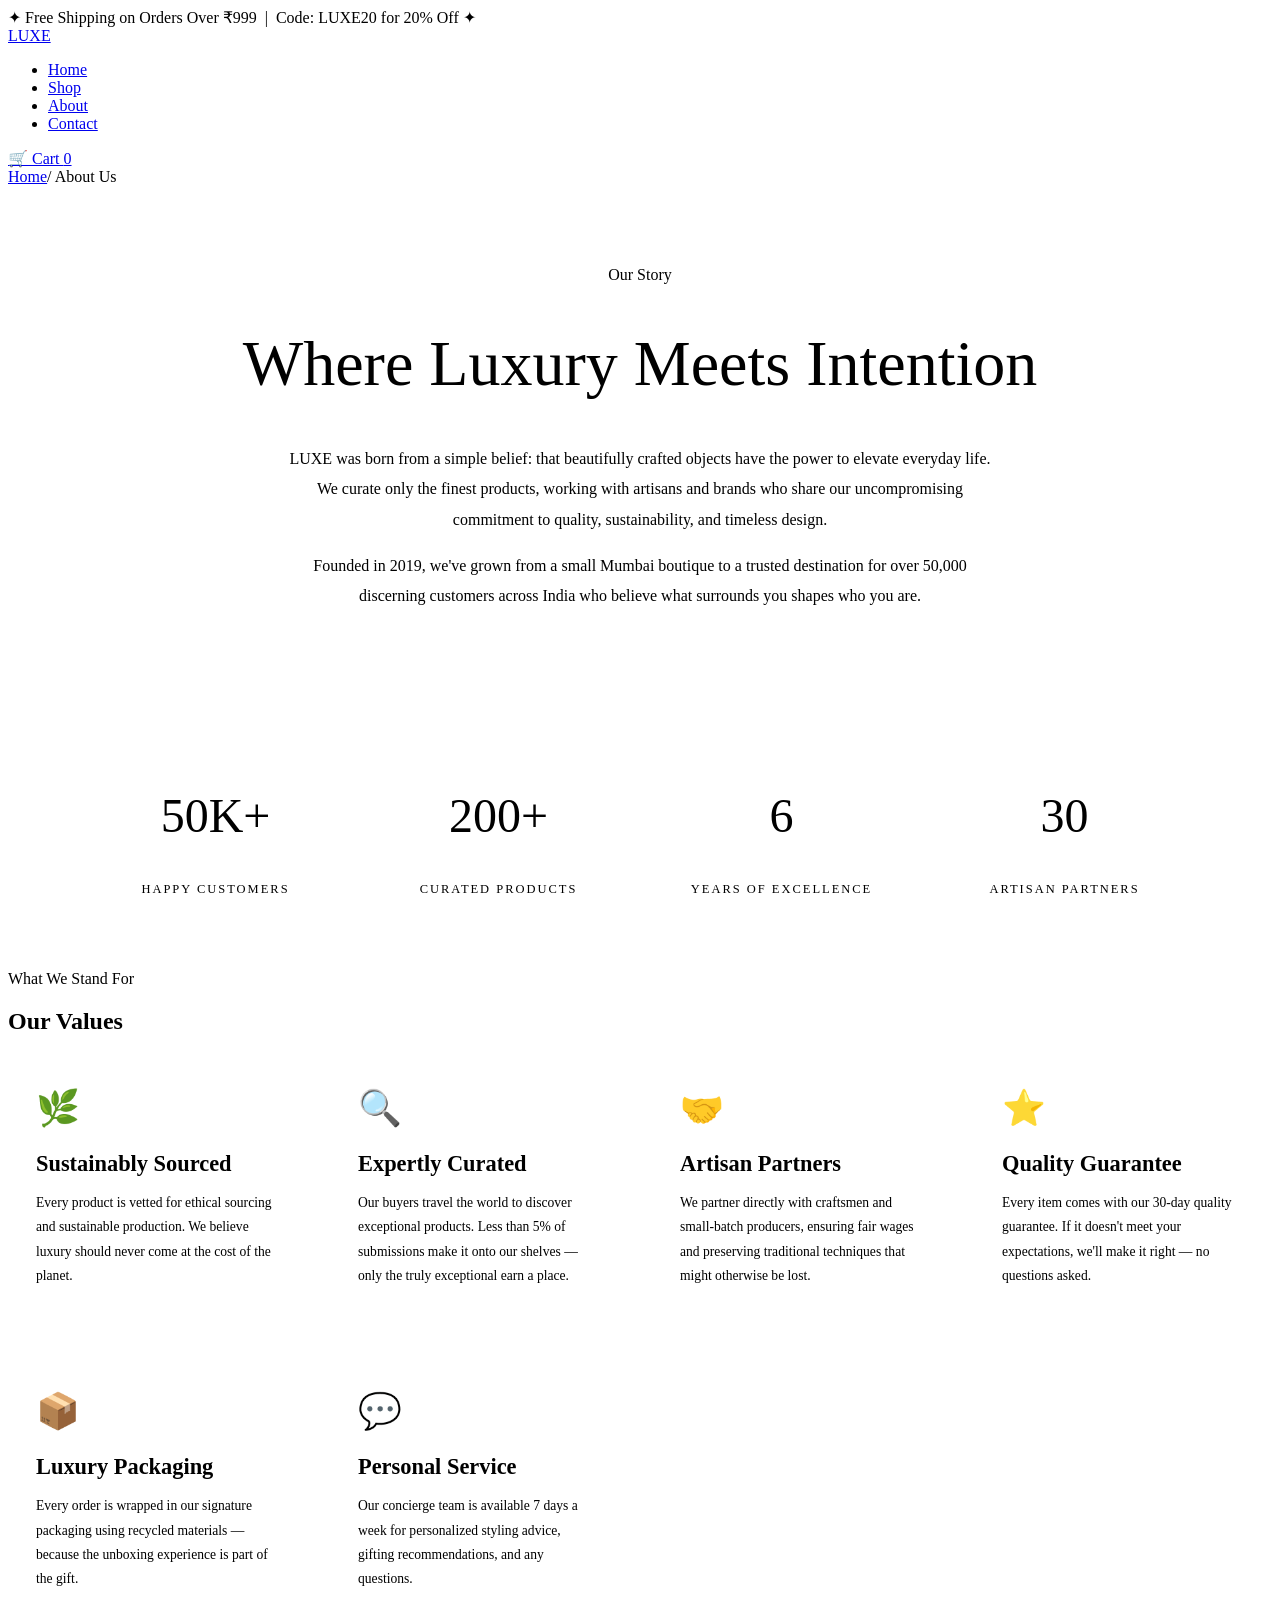
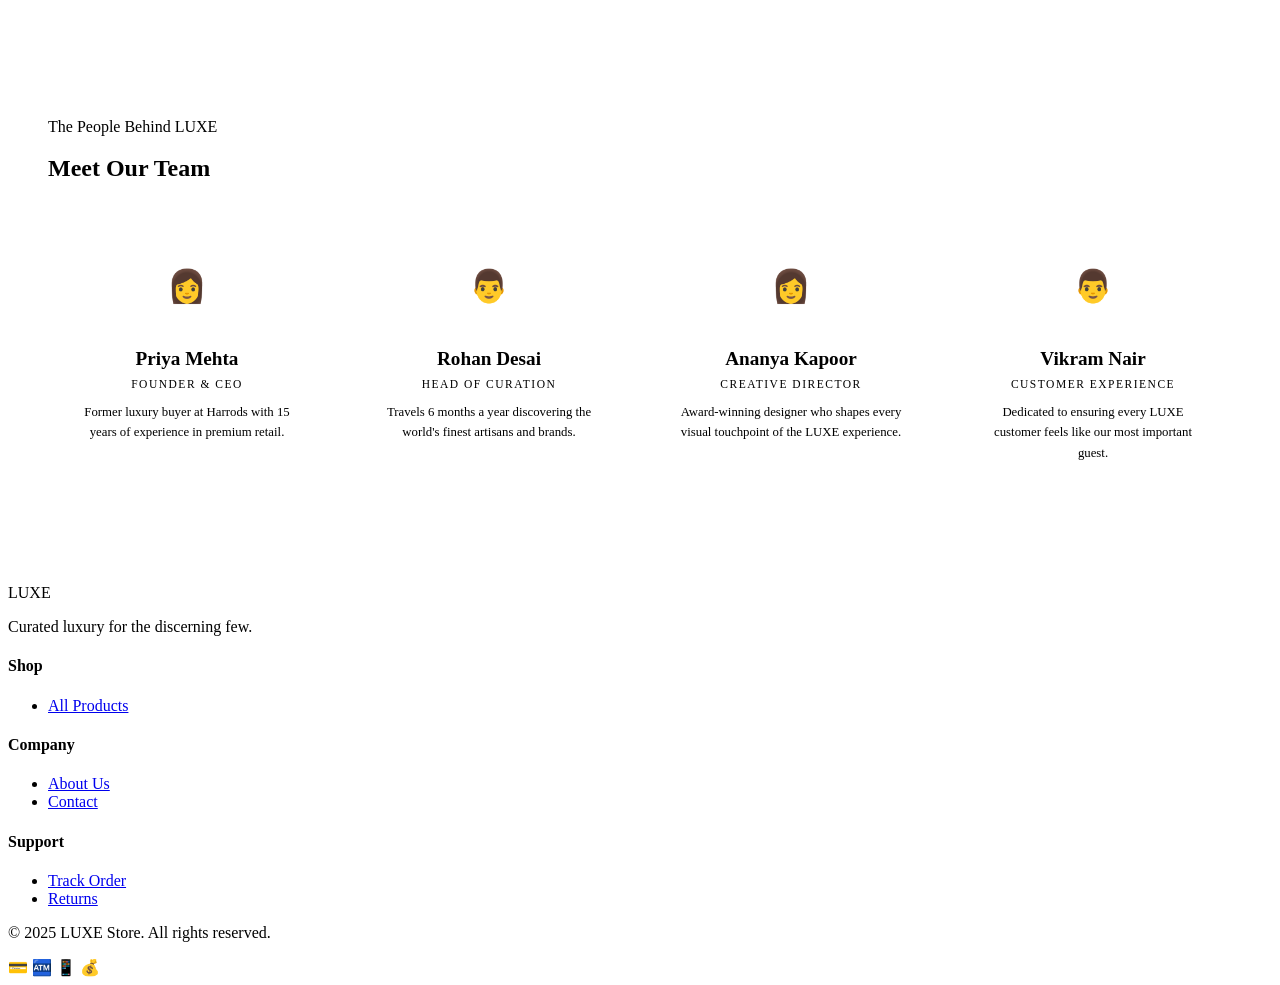
==== about.html @ 75980d87 "Create about.html" ====
<!DOCTYPE html>
<html lang="en">
<head>
<meta charset="UTF-8"/>
<meta name="viewport" content="width=device-width, initial-scale=1.0"/>
<title>LUXE Store — About Us</title>
<link rel="stylesheet" href="style.css"/>
<style>
  .about-hero {
    background: linear-gradient(135deg, var(--bg) 0%, var(--bg3) 100%);
    border-bottom: 1px solid var(--border);
    padding: 80px 40px 60px; text-align: center;
  }
  .about-hero h1 { font-size:clamp(2.5rem,5vw,4.5rem); font-weight:300; color:var(--cream); }
  .about-hero p { color:var(--muted); margin-top:18px; line-height:1.9; font-size:1rem; max-width:720px; margin-left:auto; margin-right:auto; }

  .values-grid { display:grid; grid-template-columns:repeat(auto-fill,minmax(280px,1fr)); gap:24px; }
  .value-card {
    background:var(--bg2); border:1px solid var(--border); border-radius:var(--radius);
    padding:32px 28px; transition:border-color 0.2s, transform 0.2s;
  }
  .value-card:hover { border-color:var(--gold); transform:translateY(-4px); }
  .value-icon { font-size:2.2rem; margin-bottom:16px; }
  .value-card h3 { font-family:'Cormorant Garamond',serif; font-size:1.4rem; color:var(--cream); margin-bottom:10px; }
  .value-card p { font-size:0.85rem; color:var(--muted); line-height:1.8; }

  .stats-strip { background:var(--bg3); border-top:1px solid var(--border); border-bottom:1px solid var(--border); padding:60px 40px; text-align:center; }
  .stats-inner { max-width:1100px; margin:0 auto; display:grid; grid-template-columns:repeat(auto-fill,minmax(200px,1fr)); gap:32px; }
  .stat h2 { font-family:'Cormorant Garamond',serif; font-size:3rem; color:var(--gold); font-weight:300; }
  .stat p { font-size:0.78rem; letter-spacing:2px; text-transform:uppercase; color:var(--muted); margin-top:6px; }

  .team-section { padding:80px 40px; max-width:1200px; margin:0 auto; }
  .team-grid { display:grid; grid-template-columns:repeat(auto-fill,minmax(220px,1fr)); gap:24px; margin-top:40px; }
  .team-card { background:var(--bg2); border:1px solid var(--border); border-radius:var(--radius); padding:28px; text-align:center; transition:border-color 0.2s; }
  .team-card:hover { border-color:var(--gold); }
  .team-avatar { width:72px; height:72px; border-radius:50%; background:var(--bg3); border:2px solid var(--gold); display:flex; align-items:center; justify-content:center; font-size:2rem; margin:0 auto 16px; }
  .team-card h4 { font-family:'Cormorant Garamond',serif; font-size:1.2rem; color:var(--cream); margin-bottom:4px; }
  .team-card span { font-size:0.72rem; letter-spacing:1.5px; text-transform:uppercase; color:var(--gold); }
  .team-card p { font-size:0.8rem; color:var(--muted); margin-top:10px; line-height:1.6; }
</style>
</head>
<body>

<div class="promo-banner">✦ Free Shipping on Orders Over ₹999 &nbsp;|&nbsp; Code: LUXE20 for 20% Off ✦</div>

<nav>
  <a href="index.html" class="nav-logo">LUXE</a>
  <ul class="nav-links">
    <li><a href="index.html">Home</a></li>
    <li><a href="shop.html">Shop</a></li>
    <li><a href="about.html" class="active">About</a></li>
    <li><a href="contact.html">Contact</a></li>
  </ul>
  <div class="nav-right">
    <a href="cart.html" class="cart-btn">🛒 Cart <span class="cart-count" id="cartCount">0</span></a>
  </div>
</nav>

<div class="breadcrumb">
  <a href="index.html">Home</a><span class="sep">/</span>
  <span class="current">About Us</span>
</div>

<!-- HERO -->
<div class="about-hero">
  <div class="section-tag">Our Story</div>
  <h1>Where Luxury Meets Intention</h1>
  <div class="divider"></div>
  <p>LUXE was born from a simple belief: that beautifully crafted objects have the power to elevate everyday life. We curate only the finest products, working with artisans and brands who share our uncompromising commitment to quality, sustainability, and timeless design.</p>
  <p style="margin-top:16px">Founded in 2019, we've grown from a small Mumbai boutique to a trusted destination for over 50,000 discerning customers across India who believe what surrounds you shapes who you are.</p>
</div>

<!-- STATS -->
<div class="stats-strip">
  <div class="stats-inner">
    <div class="stat"><h2>50K+</h2><p>Happy Customers</p></div>
    <div class="stat"><h2>200+</h2><p>Curated Products</p></div>
    <div class="stat"><h2>6</h2><p>Years of Excellence</p></div>
    <div class="stat"><h2>30</h2><p>Artisan Partners</p></div>
  </div>
</div>

<!-- VALUES -->
<div class="section">
  <div class="section-header">
    <div class="section-tag">What We Stand For</div>
    <h2>Our Values</h2>
    <div class="divider"></div>
  </div>
  <div class="values-grid">
    <div class="value-card"><div class="value-icon">🌿</div><h3>Sustainably Sourced</h3><p>Every product is vetted for ethical sourcing and sustainable production. We believe luxury should never come at the cost of the planet.</p></div>
    <div class="value-card"><div class="value-icon">🔍</div><h3>Expertly Curated</h3><p>Our buyers travel the world to discover exceptional products. Less than 5% of submissions make it onto our shelves — only the truly exceptional earn a place.</p></div>
    <div class="value-card"><div class="value-icon">🤝</div><h3>Artisan Partners</h3><p>We partner directly with craftsmen and small-batch producers, ensuring fair wages and preserving traditional techniques that might otherwise be lost.</p></div>
    <div class="value-card"><div class="value-icon">⭐</div><h3>Quality Guarantee</h3><p>Every item comes with our 30-day quality guarantee. If it doesn't meet your expectations, we'll make it right — no questions asked.</p></div>
    <div class="value-card"><div class="value-icon">📦</div><h3>Luxury Packaging</h3><p>Every order is wrapped in our signature packaging using recycled materials — because the unboxing experience is part of the gift.</p></div>
    <div class="value-card"><div class="value-icon">💬</div><h3>Personal Service</h3><p>Our concierge team is available 7 days a week for personalized styling advice, gifting recommendations, and any questions.</p></div>
  </div>
</div>

<!-- TEAM -->
<div class="team-section">
  <div class="section-header">
    <div class="section-tag">The People Behind LUXE</div>
    <h2>Meet Our Team</h2>
    <div class="divider"></div>
  </div>
  <div class="team-grid">
    <div class="team-card"><div class="team-avatar">👩</div><h4>Priya Mehta</h4><span>Founder & CEO</span><p>Former luxury buyer at Harrods with 15 years of experience in premium retail.</p></div>
    <div class="team-card"><div class="team-avatar">👨</div><h4>Rohan Desai</h4><span>Head of Curation</span><p>Travels 6 months a year discovering the world's finest artisans and brands.</p></div>
    <div class="team-card"><div class="team-avatar">👩</div><h4>Ananya Kapoor</h4><span>Creative Director</span><p>Award-winning designer who shapes every visual touchpoint of the LUXE experience.</p></div>
    <div class="team-card"><div class="team-avatar">👨</div><h4>Vikram Nair</h4><span>Customer Experience</span><p>Dedicated to ensuring every LUXE customer feels like our most important guest.</p></div>
  </div>
</div>

<footer>
  <div class="footer-grid">
    <div class="footer-brand"><div class="logo">LUXE</div><p>Curated luxury for the discerning few.</p></div>
    <div class="footer-col"><h4>Shop</h4><ul><li><a href="shop.html">All Products</a></li></ul></div>
    <div class="footer-col"><h4>Company</h4><ul><li><a href="about.html">About Us</a></li><li><a href="contact.html">Contact</a></li></ul></div>
    <div class="footer-col"><h4>Support</h4><ul><li><a href="#">Track Order</a></li><li><a href="#">Returns</a></li></ul></div>
  </div>
  <div class="footer-bottom"><p>© 2025 LUXE Store. All rights reserved.</p><div class="payment-icons">💳 🏧 📱 💰</div></div>
</footer>

<div class="toast" id="toast"></div>
<script src="cart.js"></script>
</body>
</html>
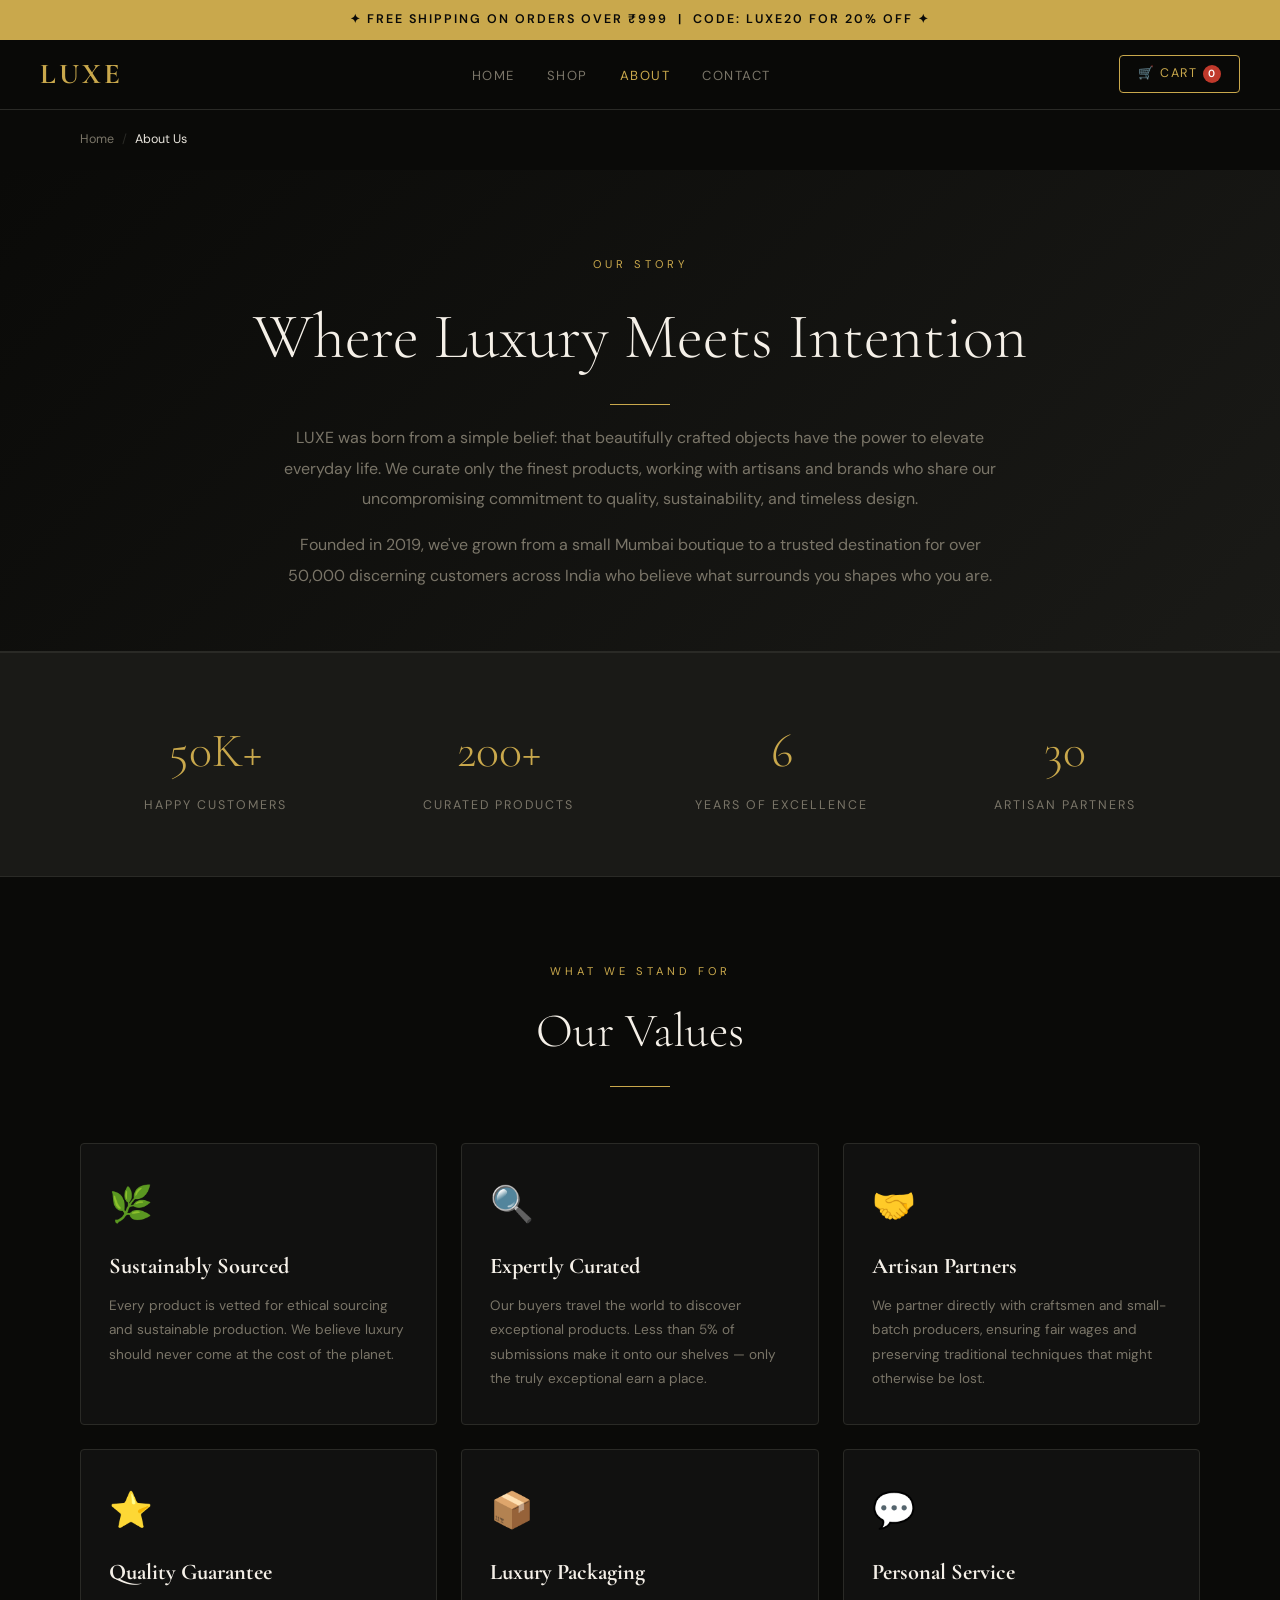
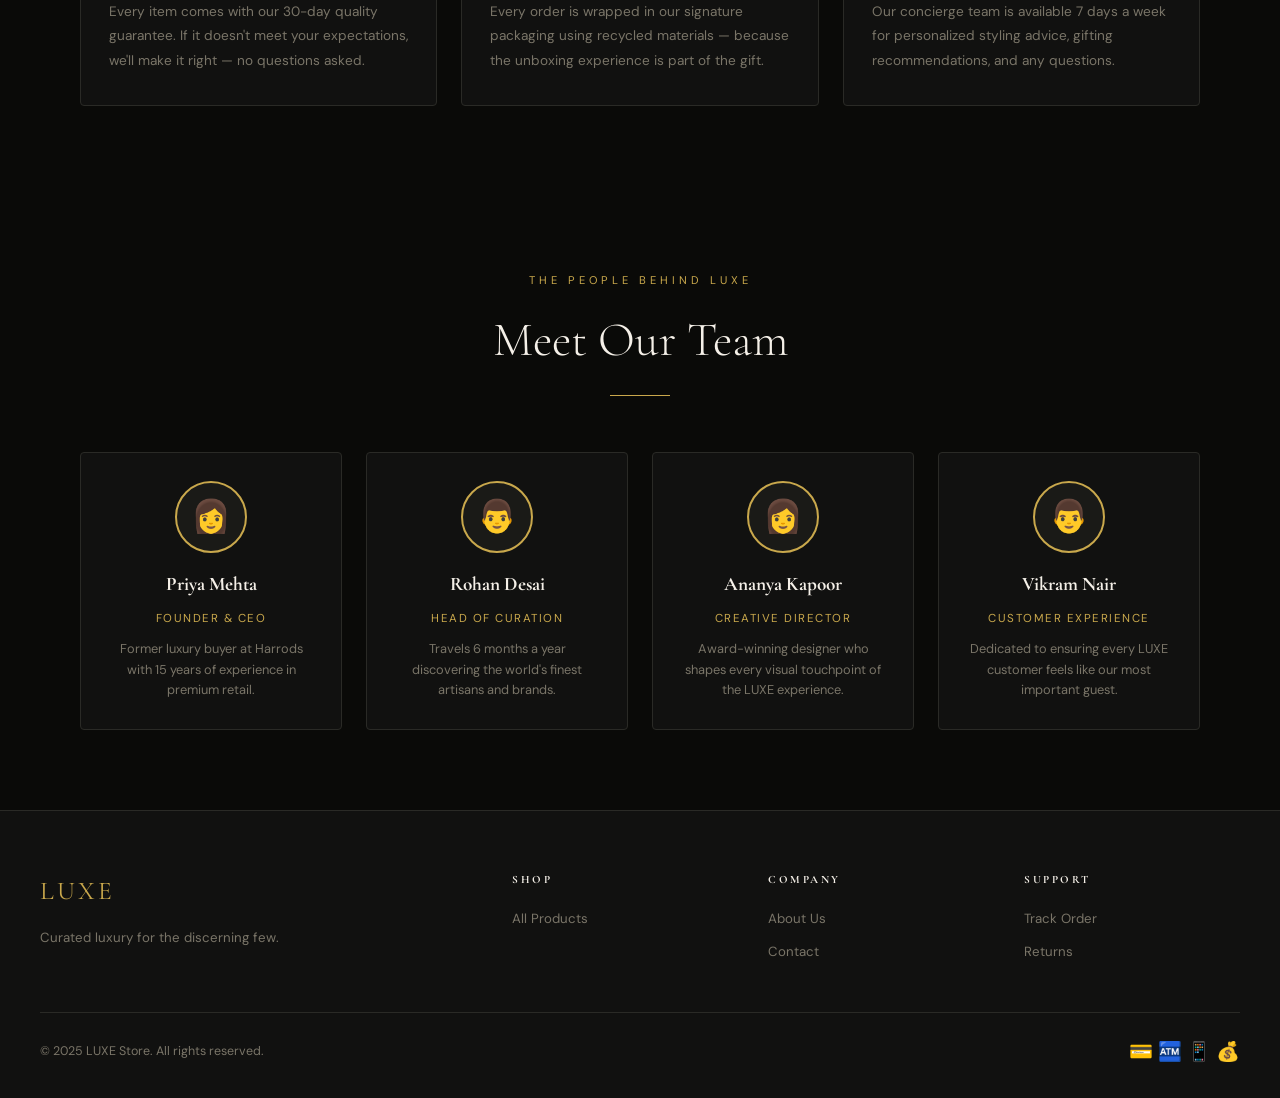
==== commit 936e42ca: "Update about.html" ====
--- a/about.html
+++ b/about.html
@@ -1,6 +1,13 @@
 <!DOCTYPE html>
 <html lang="en">
 <head>
+  <!-- Google Tag Manager -->
+<script>(function(w,d,s,l,i){w[l]=w[l]||[];w[l].push({'gtm.start':
+new Date().getTime(),event:'gtm.js'});var f=d.getElementsByTagName(s)[0],
+j=d.createElement(s),dl=l!='dataLayer'?'&l='+l:'';j.async=true;j.src=
+'https://www.googletagmanager.com/gtm.js?id='+i+dl;f.parentNode.insertBefore(j,f);
+})(window,document,'script','dataLayer','GTM-PGKBJV2J');</script>
+<!-- End Google Tag Manager -->
 <meta charset="UTF-8"/>
 <meta name="viewport" content="width=device-width, initial-scale=1.0"/>
 <title>LUXE Store — About Us</title>
@@ -40,6 +47,10 @@
 </style>
 </head>
 <body>
+  <!-- Google Tag Manager (noscript) -->
+<noscript><iframe src="https://www.googletagmanager.com/ns.html?id=GTM-PGKBJV2J"
+height="0" width="0" style="display:none;visibility:hidden"></iframe></noscript>
+<!-- End Google Tag Manager (noscript) -->
 
 <div class="promo-banner">✦ Free Shipping on Orders Over ₹999 &nbsp;|&nbsp; Code: LUXE20 for 20% Off ✦</div>
 
--- a/style.css
+++ b/style.css
@@ -0,0 +1,210 @@
+@import url('https://fonts.googleapis.com/css2?family=Cormorant+Garamond:wght@300;400;600;700&family=DM+Sans:wght@300;400;500;600&display=swap');
+
+:root {
+  --bg: #0a0a08;
+  --bg2: #111110;
+  --bg3: #1a1a17;
+  --gold: #c9a84c;
+  --gold2: #e8c96a;
+  --cream: #f5f0e8;
+  --text: #e8e4dc;
+  --muted: #7a7568;
+  --border: #2a2a26;
+  --red: #c0392b;
+  --green: #27ae60;
+  --radius: 4px;
+  --shadow: 0 8px 40px rgba(0,0,0,0.6);
+}
+
+*, *::before, *::after { box-sizing: border-box; margin: 0; padding: 0; }
+html { scroll-behavior: smooth; }
+body {
+  font-family: 'DM Sans', sans-serif;
+  background: var(--bg);
+  color: var(--text);
+  min-height: 100vh;
+  line-height: 1.6;
+}
+h1,h2,h3,h4 { font-family: 'Cormorant Garamond', serif; }
+
+/* ===== PROMO BANNER ===== */
+.promo-banner {
+  background: var(--gold); color: var(--bg);
+  text-align: center; padding: 10px;
+  font-size: 0.78rem; letter-spacing: 2px; text-transform: uppercase; font-weight: 600;
+}
+
+/* ===== NAV ===== */
+nav {
+  position: sticky; top: 0; left: 0; right: 0; z-index: 1000;
+  background: rgba(10,10,8,0.95);
+  backdrop-filter: blur(12px);
+  border-bottom: 1px solid var(--border);
+  padding: 0 40px;
+  display: flex; align-items: center; justify-content: space-between;
+  height: 70px;
+}
+.nav-logo {
+  font-family: 'Cormorant Garamond', serif;
+  font-size: 1.8rem; font-weight: 700;
+  color: var(--gold); letter-spacing: 3px; text-transform: uppercase;
+  text-decoration: none;
+}
+.nav-links { display: flex; gap: 32px; list-style: none; }
+.nav-links a {
+  color: var(--muted); font-size: 0.82rem; letter-spacing: 1.5px;
+  text-transform: uppercase; text-decoration: none; transition: color 0.2s;
+}
+.nav-links a:hover, .nav-links a.active { color: var(--gold); }
+.nav-right { display: flex; align-items: center; gap: 16px; }
+.cart-btn {
+  position: relative; cursor: pointer;
+  background: none; border: 1px solid var(--gold);
+  color: var(--gold); padding: 8px 18px;
+  font-size: 0.78rem; letter-spacing: 1.5px; text-transform: uppercase;
+  font-family: 'DM Sans', sans-serif; transition: all 0.2s; border-radius: var(--radius);
+  text-decoration: none; display: inline-flex; align-items: center; gap: 6px;
+}
+.cart-btn:hover { background: var(--gold); color: var(--bg); }
+.cart-count {
+  background: var(--red); color: #fff;
+  font-size: 0.65rem; width: 18px; height: 18px;
+  border-radius: 50%; display: inline-flex; align-items: center; justify-content: center;
+  font-weight: 600;
+}
+
+/* ===== BUTTONS ===== */
+.btn-primary {
+  background: var(--gold); color: var(--bg);
+  padding: 14px 36px; border: none; cursor: pointer;
+  font-family: 'DM Sans', sans-serif;
+  font-size: 0.82rem; letter-spacing: 2px; text-transform: uppercase;
+  font-weight: 600; border-radius: var(--radius);
+  transition: all 0.25s; text-decoration: none; display: inline-block;
+}
+.btn-primary:hover { background: var(--gold2); transform: translateY(-2px); box-shadow: 0 8px 24px rgba(201,168,76,0.3); }
+.btn-outline {
+  background: transparent; color: var(--cream);
+  padding: 14px 36px; border: 1px solid var(--border); cursor: pointer;
+  font-family: 'DM Sans', sans-serif;
+  font-size: 0.82rem; letter-spacing: 2px; text-transform: uppercase;
+  border-radius: var(--radius); transition: all 0.25s; text-decoration: none; display: inline-block;
+}
+.btn-outline:hover { border-color: var(--gold); color: var(--gold); }
+
+/* ===== SECTION ===== */
+.section { padding: 80px 40px; max-width: 1200px; margin: 0 auto; }
+.section-header { text-align: center; margin-bottom: 56px; }
+.section-tag {
+  display: inline-block; color: var(--gold);
+  font-size: 0.7rem; letter-spacing: 4px; text-transform: uppercase; margin-bottom: 12px;
+}
+.section-header h2 { font-size: clamp(2rem, 4vw, 3rem); font-weight: 300; color: var(--cream); }
+.section-header p { margin-top: 12px; color: var(--muted); font-size: 0.95rem; }
+.divider { width: 60px; height: 1px; background: var(--gold); margin: 16px auto; }
+
+/* ===== BREADCRUMB ===== */
+.breadcrumb {
+  padding: 20px 40px; max-width: 1200px; margin: 0 auto;
+  display: flex; gap: 8px; align-items: center;
+  font-size: 0.78rem; color: var(--muted);
+}
+.breadcrumb a { color: var(--muted); text-decoration: none; transition: color 0.2s; }
+.breadcrumb a:hover { color: var(--gold); }
+.breadcrumb .sep { color: var(--border); }
+.breadcrumb .current { color: var(--text); }
+
+/* ===== PRODUCT CARD ===== */
+.products-grid {
+  display: grid; grid-template-columns: repeat(auto-fill, minmax(260px, 1fr)); gap: 28px;
+}
+.product-card {
+  background: var(--bg2); border: 1px solid var(--border);
+  border-radius: var(--radius); overflow: hidden;
+  transition: transform 0.25s, border-color 0.25s, box-shadow 0.25s;
+}
+.product-card:hover { transform: translateY(-6px); border-color: var(--gold); box-shadow: var(--shadow); }
+.product-img {
+  height: 220px; display: flex; align-items: center; justify-content: center;
+  font-size: 4rem; background: var(--bg3); position: relative;
+}
+.product-badge {
+  position: absolute; top: 12px; left: 12px;
+  color: var(--bg); font-size: 0.65rem; letter-spacing: 1.5px; text-transform: uppercase;
+  padding: 4px 10px; font-weight: 600; border-radius: 2px;
+}
+.badge-new { background: var(--green); }
+.badge-sale { background: var(--red); }
+.product-info { padding: 20px; }
+.product-cat { font-size: 0.68rem; letter-spacing: 2px; text-transform: uppercase; color: var(--gold); margin-bottom: 6px; }
+.product-name { font-family: 'Cormorant Garamond', serif; font-size: 1.3rem; color: var(--cream); margin-bottom: 8px; }
+.product-desc { font-size: 0.82rem; color: var(--muted); margin-bottom: 16px; line-height: 1.5; }
+.product-footer { display: flex; align-items: center; justify-content: space-between; gap: 10px; }
+.product-price { font-family: 'Cormorant Garamond', serif; font-size: 1.5rem; color: var(--gold); font-weight: 600; }
+.add-to-cart {
+  background: transparent; border: 1px solid var(--gold);
+  color: var(--gold); padding: 8px 16px; cursor: pointer;
+  font-size: 0.72rem; letter-spacing: 1.5px; text-transform: uppercase;
+  font-family: 'DM Sans', sans-serif; border-radius: var(--radius); transition: all 0.2s;
+}
+.add-to-cart:hover { background: var(--gold); color: var(--bg); }
+.add-to-cart.added { background: var(--green); border-color: var(--green); color: #fff; }
+
+/* ===== FORM ===== */
+.form-group { margin-bottom: 16px; }
+.form-group label { display: block; font-size: 0.75rem; letter-spacing: 1.5px; text-transform: uppercase; color: var(--muted); margin-bottom: 8px; }
+.form-group input, .form-group select, .form-group textarea {
+  width: 100%; background: var(--bg3); border: 1px solid var(--border);
+  color: var(--text); padding: 12px 14px; font-family: 'DM Sans', sans-serif;
+  font-size: 0.9rem; border-radius: var(--radius); outline: none; transition: border-color 0.2s;
+}
+.form-group input:focus, .form-group select:focus, .form-group textarea:focus { border-color: var(--gold); }
+.form-group input::placeholder, .form-group textarea::placeholder { color: var(--muted); }
+.form-group select option { background: var(--bg3); }
+.form-group textarea { resize: vertical; min-height: 80px; }
+.form-row { display: grid; grid-template-columns: 1fr 1fr; gap: 16px; }
+.error-msg { color: var(--red); font-size: 0.75rem; margin-top: 4px; display: none; }
+.form-group.invalid input, .form-group.invalid select, .form-group.invalid textarea { border-color: var(--red); }
+.form-group.invalid .error-msg { display: block; }
+
+/* ===== TOAST ===== */
+.toast {
+  position: fixed; bottom: 30px; right: 30px; z-index: 9999;
+  background: var(--bg2); border: 1px solid var(--gold);
+  color: var(--text); padding: 14px 20px; border-radius: var(--radius);
+  font-size: 0.85rem; box-shadow: var(--shadow);
+  transform: translateY(100px); opacity: 0; transition: all 0.3s ease;
+  pointer-events: none;
+}
+.toast.show { transform: translateY(0); opacity: 1; }
+
+/* ===== FOOTER ===== */
+footer { background: var(--bg2); border-top: 1px solid var(--border); padding: 60px 40px 30px; }
+.footer-grid { display: grid; grid-template-columns: 2fr 1fr 1fr 1fr; gap: 40px; max-width: 1200px; margin: 0 auto 40px; }
+.footer-brand .logo { font-family: 'Cormorant Garamond', serif; font-size: 1.6rem; color: var(--gold); letter-spacing: 3px; text-transform: uppercase; margin-bottom: 14px; }
+.footer-brand p { font-size: 0.83rem; color: var(--muted); line-height: 1.8; }
+.footer-col h4 { font-size: 0.7rem; letter-spacing: 2.5px; text-transform: uppercase; color: var(--cream); margin-bottom: 16px; }
+.footer-col ul { list-style: none; }
+.footer-col ul li { margin-bottom: 8px; }
+.footer-col ul li a { font-size: 0.83rem; color: var(--muted); text-decoration: none; transition: color 0.2s; }
+.footer-col ul li a:hover { color: var(--gold); }
+.footer-bottom { max-width: 1200px; margin: 0 auto; border-top: 1px solid var(--border); padding-top: 24px; display: flex; justify-content: space-between; align-items: center; flex-wrap: wrap; gap: 12px; }
+.footer-bottom p { font-size: 0.78rem; color: var(--muted); }
+.payment-icons { display: flex; gap: 8px; font-size: 1.2rem; }
+
+/* ===== ANIMATIONS ===== */
+@keyframes fadeUp { from { opacity:0; transform:translateY(24px); } to { opacity:1; transform:translateY(0); } }
+@keyframes bounceIn { 0%{transform:scale(0)} 60%{transform:scale(1.15)} 100%{transform:scale(1)} }
+
+/* ===== RESPONSIVE ===== */
+@media(max-width:900px) {
+  .footer-grid { grid-template-columns: 1fr 1fr; }
+  .form-row { grid-template-columns: 1fr; }
+}
+@media(max-width:768px) {
+  nav { padding: 0 20px; }
+  .nav-links { display: none; }
+  .section { padding: 60px 20px; }
+  .breadcrumb { padding: 16px 20px; }
+  footer { padding: 40px 20px 20px; }
+}
